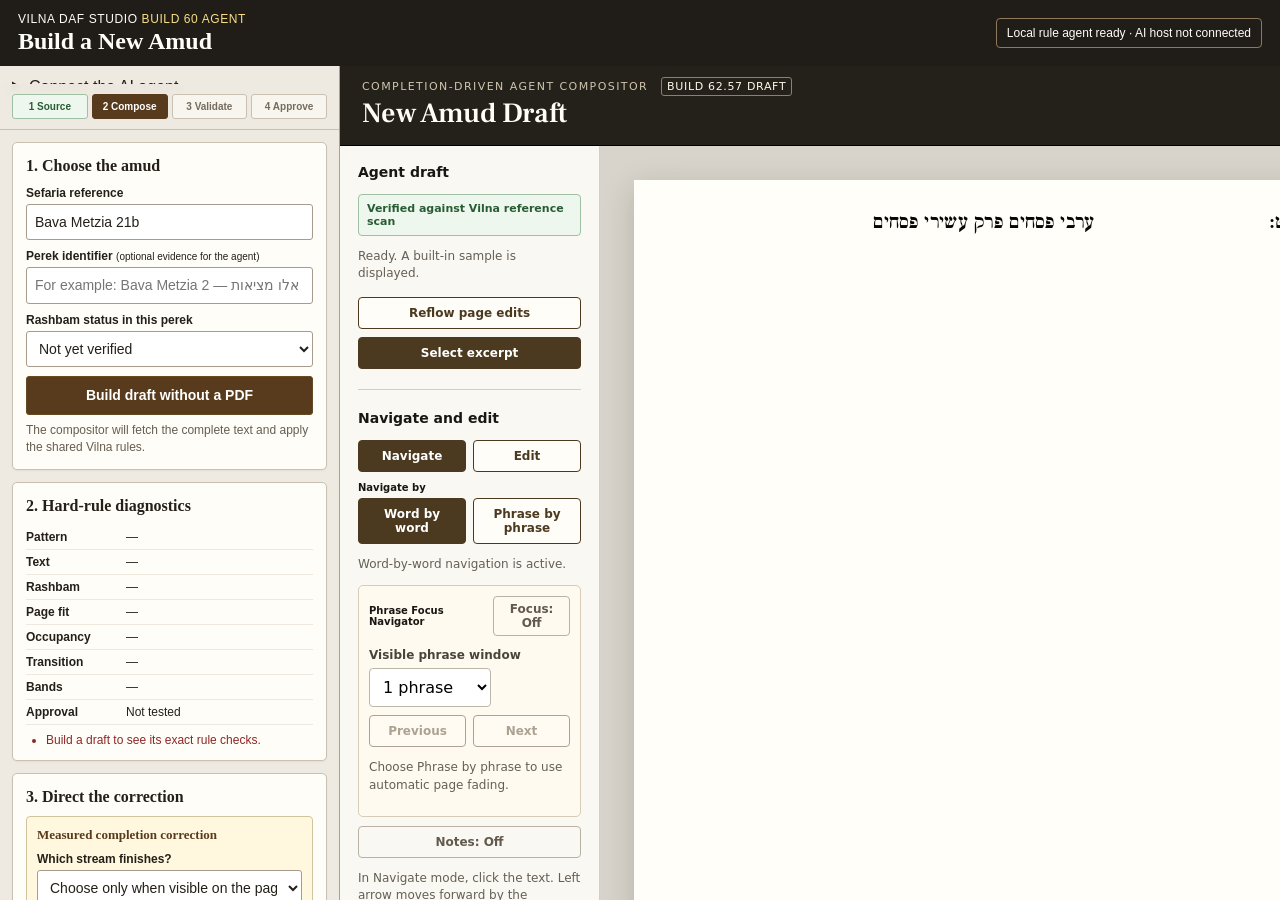
==== agent-builder/index.html @ 20aead53 "Build Bava Metzia 22a from the Vilna scan with complete reference line maps" ====
<!doctype html>
<html lang="en">
<head>
  <meta charset="UTF-8">
  <meta name="viewport" content="width=device-width, initial-scale=1.0">
  <title>Build a New Amud — Vilna Daf Studio Build 60</title>
  <script>
    // Choose the saved amud's viewing layout before the first paint.
    try {
      const id = new URLSearchParams(location.search).get("approved");
      const pages = JSON.parse(localStorage.getItem("vilna-daf-agent-approved-v57") || "[]");
      if (id && Array.isArray(pages) && pages.some(page => page.id === id)) {
        document.documentElement.classList.add("approved-view");
      }
    } catch {}
  </script>
  <link rel="stylesheet" href="styles.css?ui=60.18&build=62.57">
</head>
<body>
  <header class="builder-header">
    <div>
      <p class="eyebrow">Vilna Daf Studio <span>Build 60 Agent</span></p>
      <h1>Build a New Amud</h1>
    </div>
    <p id="agentStatus" class="agent-status">Checking agent…</p>
  </header>

  <main class="builder-layout">
    <aside class="builder-panel">
      <details id="agentConnectionPanel">
        <summary>Connect the AI agent</summary>
        <div id="hostedAgentControls">
        <label for="agentHost">Agent host address</label>
        <input id="agentHost" type="url" placeholder="https://your-agent-host.vercel.app" autocomplete="off">
        <label for="agentPassword">Agent access password</label>
        <input id="agentPassword" type="password" autocomplete="off">
        <button id="connectAgent" class="secondary">Connect AI agent</button>
        </div>
        <div id="localAgentControls" hidden>
          <p>Use the ChatGPT allowance available to your account. This personal builder does not use your paid API key.</p>
          <label for="chatgptAccount">ChatGPT account</label>
          <select id="chatgptAccount"><option value="">Add a ChatGPT account</option></select>
          <button id="chatgptSignIn" type="button" class="secondary">Continue with ChatGPT</button>
          <label for="chatgptModel">AI model</label>
          <select id="chatgptModel" disabled><option value="">Sign in to see available models</option></select>
          <p>Requests count toward your ChatGPT usage limits. To avoid additional charges, keep credit use turned off in <a href="https://chatgpt.com/#settings/Usage" target="_blank" rel="noopener">ChatGPT Settings → Usage</a>.</p>
        </div>
        <button id="disconnectAgent" class="secondary">Disconnect</button>
        <p id="connectionResult" class="status">Enter your hosted agent address and its access password. AI reviews on this hosted connection use paid OpenAI API credits.</p>
      </details>
      <nav class="build-steps" aria-label="Build progress">
        <span data-step="source" class="active">1 Source</span>
        <span data-step="compose">2 Compose</span>
        <span data-step="validate">3 Validate</span>
        <span data-step="approve">4 Approve</span>
      </nav>
      <section>
        <h2>1. Choose the amud</h2>
        <label for="dafRef">Sefaria reference</label>
        <input id="dafRef" value="Bava Metzia 21b" spellcheck="false">
        <label for="perekHint">Perek identifier <small>(optional evidence for the agent)</small></label>
        <input id="perekHint" placeholder="For example: Bava Metzia 2 — אלו מציאות">
        <label for="perekRashbamStatus">Rashbam status in this perek</label>
        <select id="perekRashbamStatus">
          <option value="unknown">Not yet verified</option>
          <option value="first">First Rashbam amud in this perek</option>
          <option value="continued">Rashbam appeared earlier in this perek</option>
        </select>
        <button id="buildDraft" class="primary">Build draft without a PDF</button>
        <p id="buildStatus" class="status">The compositor will fetch the complete text and apply the shared Vilna rules.</p>
      </section>

      <section>
        <h2>2. Hard-rule diagnostics</h2>
        <dl class="diagnostics">
          <div><dt>Pattern</dt><dd id="patternValue">—</dd></div>
          <div><dt>Text</dt><dd id="textValue">—</dd></div>
          <div><dt>Rashbam</dt><dd id="rashbamValue">—</dd></div>
          <div><dt>Page fit</dt><dd id="fitValue">—</dd></div>
          <div><dt>Occupancy</dt><dd id="occupancyValue">—</dd></div>
          <div><dt>Transition</dt><dd id="transitionValue">—</dd></div>
          <div><dt>Bands</dt><dd id="bandsValue">—</dd></div>
          <div><dt>Approval</dt><dd id="approvalValue">Not tested</dd></div>
        </dl>
        <ul id="failureList" class="failure-list"><li>Build a draft to see its exact rule checks.</li></ul>
      </section>

      <section>
        <h2>3. Direct the correction</h2>
        <div class="guided-correction">
          <p class="guided-title">Measured completion correction</p>
          <label for="completedStream">Which stream finishes?</label>
          <select id="completedStream">
            <option value="">Choose only when visible on the page</option>
            <option value="inner">Rashi / Rashbam finishes</option>
            <option value="tosafot">Tosafos finishes</option>
          </select>
          <label for="survivingStream">Which commentary continues?</label>
          <select id="survivingStream">
            <option value="tosafot">Tosafos</option>
            <option value="inner">Rashi / Rashbam</option>
          </select>
          <label for="continuationLines">Narrow continuation lines before full width</label>
          <input id="continuationLines" type="number" min="1" max="12" value="2">
          <button id="applyMeasuredCorrection" class="secondary" disabled>Apply measured takeover</button>
          <p class="status">This changes only the selected transition. It cannot alter source text or bypass hard rules.</p>
        </div>
        <label for="targetRegion">Region needing attention</label>
        <select id="targetRegion">
          <option value="whole-page">Whole page</option>
          <option value="opening">Opening commentary</option>
          <option value="gemara">Gemara</option>
          <option value="inner-commentary">Rashi / Rashbam</option>
          <option value="tosafos">Tosafos</option>
          <option value="transition">Region transition</option>
          <option value="rashbam-heading">Rashbam heading</option>
        </select>
        <label for="feedback">What looks wrong?</label>
        <textarea id="feedback" rows="4" placeholder="For example: Keep four opening commentary lines; surround the Gemara with a gutter on all sides."></textarea>
        <button id="applyExactLines" class="secondary" disabled>Apply exact line instructions</button>
        <button id="askAgent" class="secondary" disabled>Ask agent to diagnose</button>
        <p id="agentResult" class="status">The page's measured diagnostics will be sent with your region-specific correction.</p>
        <button id="applyAgent" class="secondary" disabled>Apply agent's proposed adjustment</button>
        <button id="autoRepair" class="secondary" disabled>Diagnose and repair measured failures</button>
        <button id="undoAgent" class="secondary" disabled>Undo last agent adjustment</button>
        <p class="status">Repairs stop after three attempts and restore prior settings if measured checks worsen. Exact scan boundaries need verified guidance or your line instructions.</p>
        <details><summary>Agent layout rules</summary><p id="agentRules" class="status" style="white-space:pre-line"></p></details>
      </section>

      <section>
        <h2>4. Approve</h2>
        <button id="approveDraft" class="primary" disabled>Approve and add this amud</button>
        <p class="status">Approval stays locked while a hard rule or Rashbam policy is unresolved. The full two-line introduction is used only on the first Rashbam amud of a perek; later pages say רשב״ם.</p>
        <div id="approvedPages" class="approved-pages"></div>
      </section>
    </aside>

    <section class="preview-wrap" aria-label="New amud preview">
      <iframe id="draftFrame" src="../draft-engine/index.html?builder=1&ui=60.18&build=62.57" title="New amud draft" allow="microphone"></iframe>
    </section>
  </main>
  <script src="../approved-store.js?ui=60.18"></script>
  <script src="agent-brain.js?ui=60.18"></script>
  <script src="agent-capabilities.js?ui=60.18"></script>
  <script src="agent-connection.js?ui=60.18"></script>
  <script src="app.js?ui=60.18&build=62.57"></script>
</body>
</html>
---- agent-builder/styles.css ----
:root { color-scheme: light; font-family: Inter, Arial, sans-serif; background: #d8d5ce; color: #241f19; }
* { box-sizing: border-box; }
html, body { width: 100%; height: 100%; margin: 0; }
body { display: grid; grid-template-rows: auto minmax(0, 1fr); overflow: hidden; }
.builder-header { display: flex; align-items: center; justify-content: space-between; gap: 20px; padding: 12px 18px; color: #fffdf7; background: #201d18; }
.eyebrow { margin: 0 0 2px; font-size: 12px; letter-spacing: .05em; text-transform: uppercase; }
.eyebrow span { color: #f8de85; }
h1 { margin: 0; font: 700 24px/1.1 Georgia, serif; }
.agent-status { margin: 0; padding: 7px 10px; border: 1px solid #8e795a; border-radius: 4px; font-size: 12px; }
.agent-status.ready { color: #bde6be; border-color: #5f9b62; }
.builder-layout { display: grid; grid-template-columns: 340px minmax(0, 1fr); min-height: 0; }
.builder-panel { overflow-y: auto; padding: 12px; background: #eeeae1; border-right: 1px solid #aaa093; }
.build-steps { position: sticky; top: -12px; z-index: 3; display: grid; grid-template-columns: repeat(4, 1fr); gap: 4px; margin: -12px -12px 12px; padding: 10px 12px; background: rgba(238,234,225,.96); border-bottom: 1px solid #c9c0b3; backdrop-filter: blur(6px); }
.build-steps span { padding: 6px 3px; border: 1px solid #c9c0b3; border-radius: 3px; color: #756b5e; background: #f8f5ee; font-size: 10px; font-weight: 800; text-align: center; }
.build-steps span.active { color: #fff; background: #583b1d; border-color: #583b1d; }
.build-steps span.complete { color: #285c34; background: #edf7ee; border-color: #9fc0a5; }
.builder-panel section { margin-bottom: 12px; padding: 13px; background: #fffdf7; border: 1px solid #c9c0b3; border-radius: 5px; box-shadow: 0 1px 2px rgba(0,0,0,.05); }
h2 { margin: 0 0 10px; font: 700 16px/1.2 Georgia, serif; }
label { display: block; margin: 9px 0 4px; font-size: 12px; font-weight: 700; }
label small { font-weight: 400; }
input, select, textarea, button { width: 100%; font: 14px/1.35 Arial, sans-serif; }
input, select, textarea { padding: 8px; color: #241f19; background: #fff; border: 1px solid #a69b8e; border-radius: 3px; }
textarea { resize: vertical; }
button { margin-top: 9px; padding: 9px 10px; border: 1px solid #664824; border-radius: 3px; cursor: pointer; font-weight: 700; }
button.primary { color: white; background: #583b1d; }
button.secondary { color: #342619; background: #eadfcf; }
button:disabled { cursor: not-allowed; opacity: .48; }
.status { margin: 7px 0 0; color: #665d52; font-size: 12px; line-height: 1.4; }
.status.error { color: #9b2525; }
.diagnostics { margin: 0; }
.diagnostics div { display: grid; grid-template-columns: 92px 1fr; gap: 8px; padding: 5px 0; border-bottom: 1px solid #eee8df; font-size: 12px; }
.diagnostics dt { font-weight: 700; }
.diagnostics dd { margin: 0; overflow-wrap: anywhere; }
.failure-list { margin: 8px 0 0; padding-left: 20px; color: #8d2727; font-size: 12px; }
.failure-list.pass { color: #26702b; }
.guided-correction { margin-bottom: 12px; padding: 10px; border: 1px solid #d2c39f; border-radius: 4px; background: #fff8df; }
.guided-title { margin: 0 0 7px; color: #583b1d; font: 700 13px/1.2 Georgia, serif; }
.approved-pages a { display: block; margin-top: 7px; color: #5a3718; font-size: 12px; font-weight: 700; }
.preview-wrap, #draftFrame { width: 100%; height: 100%; min-height: 0; }
#draftFrame { display: block; border: 0; background: #d8d5ce; }
/* Authoring controls stay beside a draft, never above its daf. */
.preview-wrap { min-width: 0; }
/* Approved pages use the teaching view without the agent shell. */
.approved-view body { grid-template-rows: minmax(0, 1fr); }
.approved-view .builder-header, .approved-view .builder-panel { display: none; }
.approved-view .builder-layout { grid-template-columns: minmax(0, 1fr); }
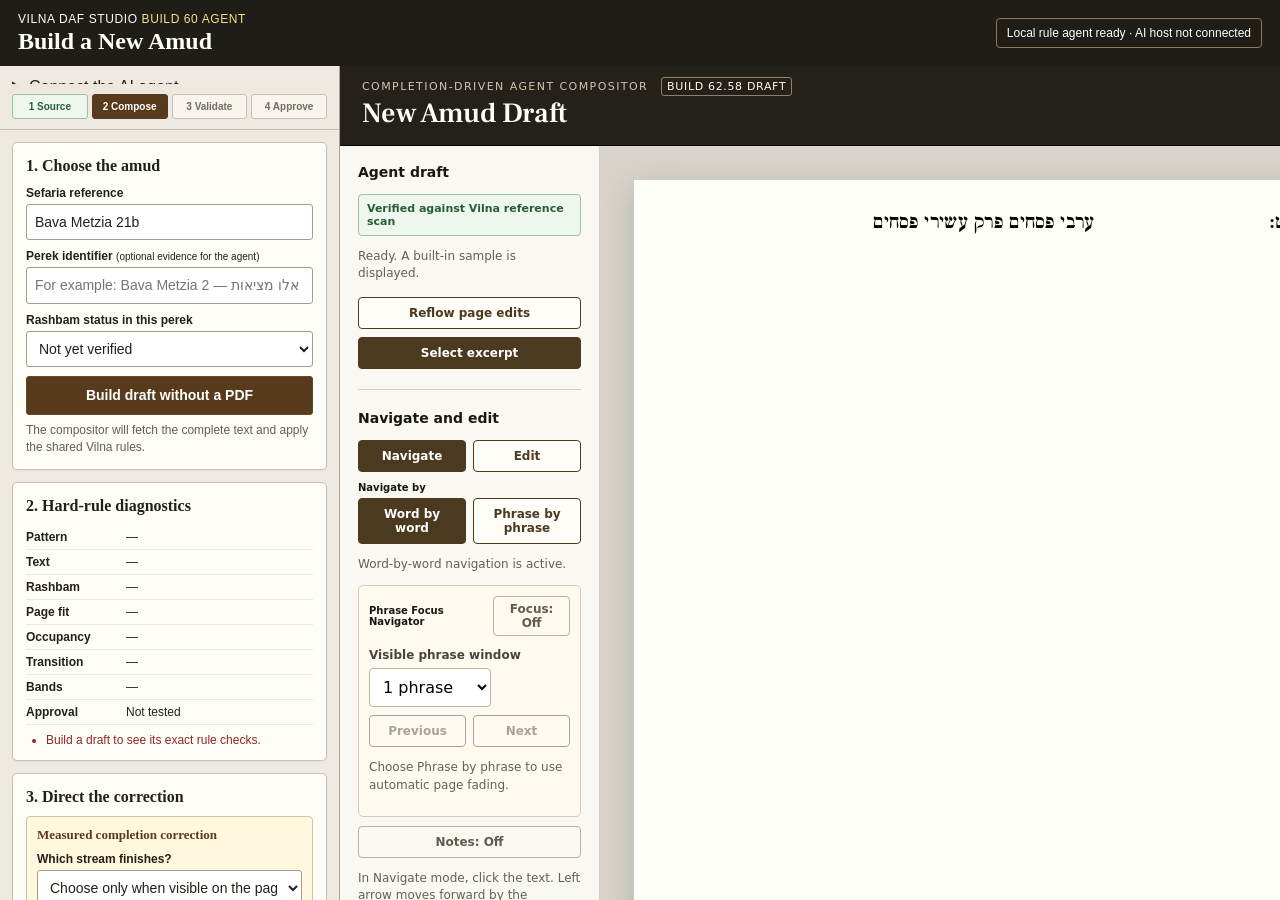
==== commit 822db607: "Add real-daf vision reader with validated line maps and free BM22a reuse" ====
--- a/agent-builder/index.html
+++ b/agent-builder/index.html
@@ -14,7 +14,7 @@
       }
     } catch {}
   </script>
-  <link rel="stylesheet" href="styles.css?ui=60.18&build=62.57">
+  <link rel="stylesheet" href="styles.css?ui=60.19&build=62.58">
 </head>
 <body>
   <header class="builder-header">
@@ -119,6 +119,8 @@
         <textarea id="feedback" rows="4" placeholder="For example: Keep four opening commentary lines; surround the Gemara with a gutter on all sides."></textarea>
         <button id="applyExactLines" class="secondary" disabled>Apply exact line instructions</button>
         <button id="askAgent" class="secondary" disabled>Ask agent to diagnose</button>
+        <button id="readScan" class="secondary" disabled>Build from the real daf scan</button>
+        <p id="scanResult" class="status">Saved 22a guidance is free. Reading a new scan uses your connected AI account; hosted API requests use API credits.</p>
         <p id="agentResult" class="status">The page's measured diagnostics will be sent with your region-specific correction.</p>
         <button id="applyAgent" class="secondary" disabled>Apply agent's proposed adjustment</button>
         <button id="autoRepair" class="secondary" disabled>Diagnose and repair measured failures</button>
@@ -136,14 +138,15 @@
     </aside>
 
     <section class="preview-wrap" aria-label="New amud preview">
-      <iframe id="draftFrame" src="../draft-engine/index.html?builder=1&ui=60.18&build=62.57" title="New amud draft" allow="microphone"></iframe>
+      <iframe id="draftFrame" src="../draft-engine/index.html?builder=1&ui=60.19&build=62.58" title="New amud draft" allow="microphone"></iframe>
     </section>
   </main>
-  <script src="../approved-store.js?ui=60.18"></script>
-  <script src="agent-brain.js?ui=60.18"></script>
-  <script src="agent-capabilities.js?ui=60.18"></script>
-  <script src="agent-connection.js?ui=60.18"></script>
-  <script src="app.js?ui=60.18&build=62.57"></script>
+  <script src="../approved-store.js?ui=60.19"></script>
+  <script src="agent-brain.js?ui=60.19"></script>
+  <script src="agent-capabilities.js?ui=60.19"></script>
+  <script src="scan-contract.js?ui=60.19"></script>
+  <script src="agent-connection.js?ui=60.19"></script>
+  <script src="app.js?ui=60.19&build=62.58"></script>
 </body>
 </html>
 
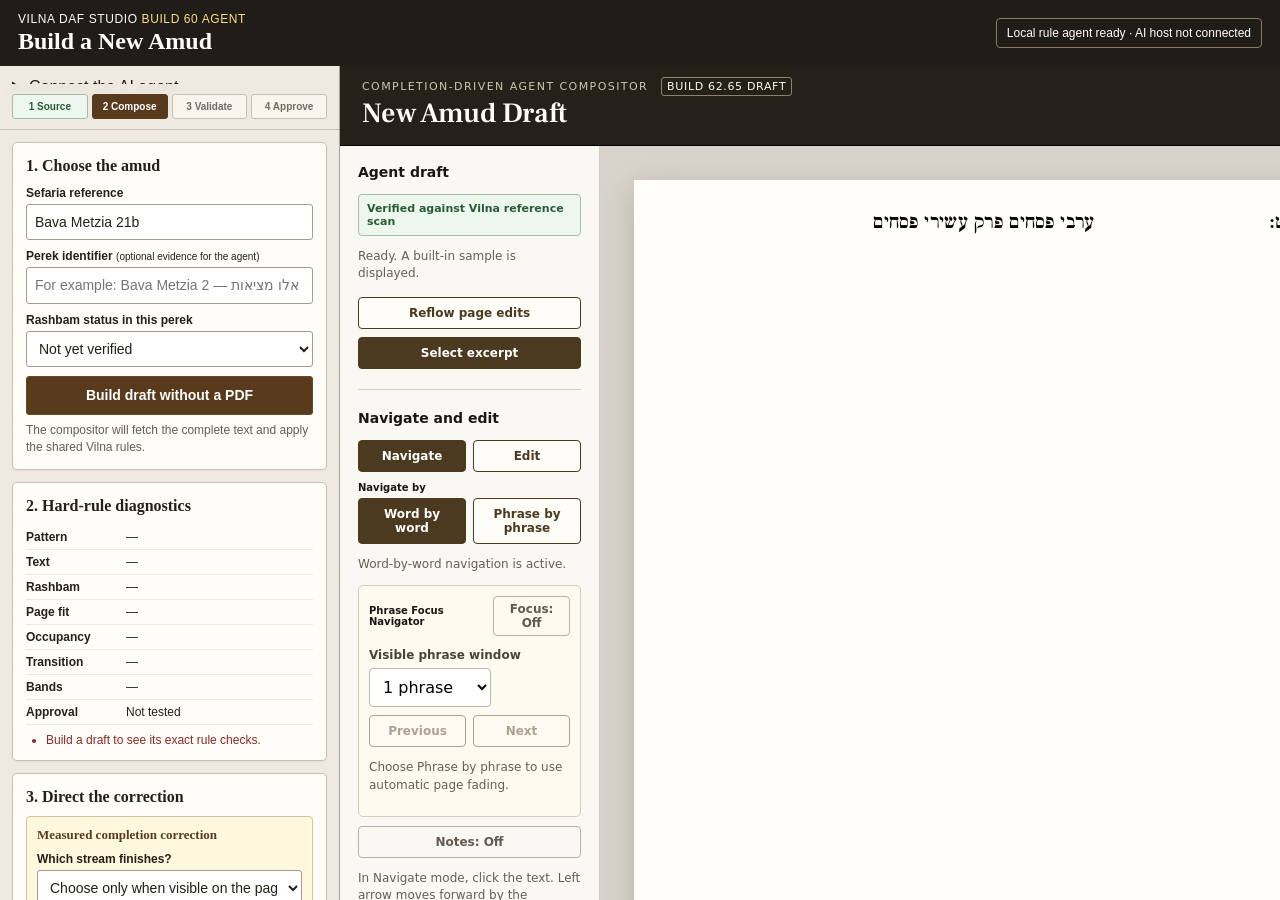
==== commit d4bbf04c: "Connect Pesachim 100b saved scan instructions to the builder Render all four streams from measured p" ====
--- a/agent-builder/index.html
+++ b/agent-builder/index.html
@@ -14,7 +14,7 @@
       }
     } catch {}
   </script>
-  <link rel="stylesheet" href="styles.css?ui=60.19&build=62.58">
+  <link rel="stylesheet" href="styles.css?ui=60.19&build=62.65">
 </head>
 <body>
   <header class="builder-header">
@@ -138,7 +138,7 @@
     </aside>
 
     <section class="preview-wrap" aria-label="New amud preview">
-      <iframe id="draftFrame" src="../draft-engine/index.html?builder=1&ui=60.19&build=62.58" title="New amud draft" allow="microphone"></iframe>
+      <iframe id="draftFrame" src="../draft-engine/index.html?builder=1&ui=60.19&build=62.65" title="New amud draft" allow="microphone"></iframe>
     </section>
   </main>
   <script src="../approved-store.js?ui=60.19"></script>
@@ -146,7 +146,7 @@
   <script src="agent-capabilities.js?ui=60.19"></script>
   <script src="scan-contract.js?ui=60.19"></script>
   <script src="agent-connection.js?ui=60.19"></script>
-  <script src="app.js?ui=60.19&build=62.58"></script>
+  <script src="app.js?ui=60.19&build=62.65"></script>
 </body>
 </html>
 
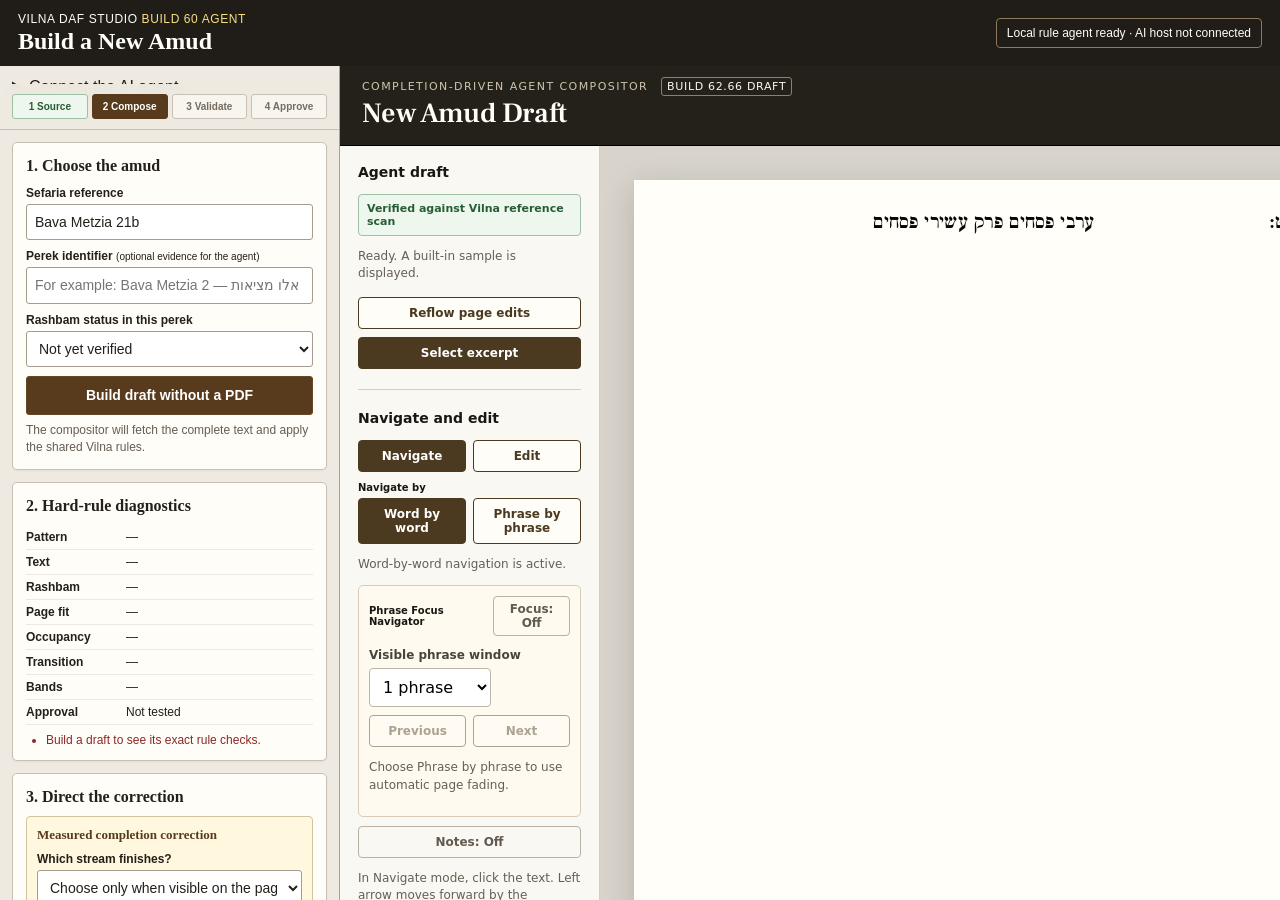
==== commit 76ac88fb: "Fix prepared-page spacing and restore source nekudos Clear generic padding inside measured physical " ====
--- a/agent-builder/index.html
+++ b/agent-builder/index.html
@@ -14,7 +14,7 @@
       }
     } catch {}
   </script>
-  <link rel="stylesheet" href="styles.css?ui=60.19&build=62.65">
+  <link rel="stylesheet" href="styles.css?ui=60.19&build=62.66">
 </head>
 <body>
   <header class="builder-header">
@@ -138,7 +138,7 @@
     </aside>
 
     <section class="preview-wrap" aria-label="New amud preview">
-      <iframe id="draftFrame" src="../draft-engine/index.html?builder=1&ui=60.19&build=62.65" title="New amud draft" allow="microphone"></iframe>
+      <iframe id="draftFrame" src="../draft-engine/index.html?builder=1&ui=60.19&build=62.66" title="New amud draft" allow="microphone"></iframe>
     </section>
   </main>
   <script src="../approved-store.js?ui=60.19"></script>
@@ -146,7 +146,7 @@
   <script src="agent-capabilities.js?ui=60.19"></script>
   <script src="scan-contract.js?ui=60.19"></script>
   <script src="agent-connection.js?ui=60.19"></script>
-  <script src="app.js?ui=60.19&build=62.65"></script>
+  <script src="app.js?ui=60.19&build=62.66"></script>
 </body>
 </html>
 
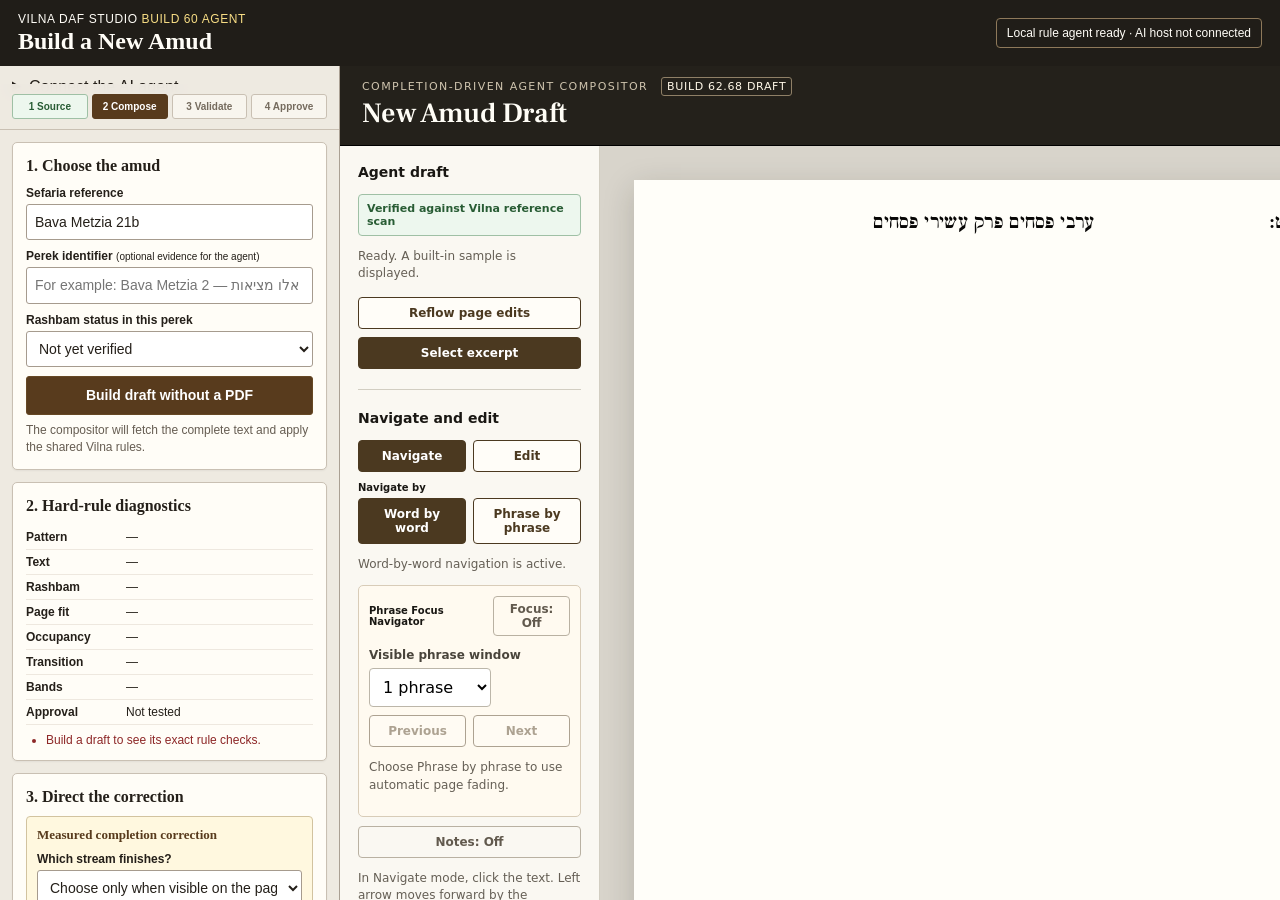
==== commit 31b852e9: "Add editable word exports and local dibbur formatting Export selected excerpts as native PowerPoint " ====
--- a/agent-builder/index.html
+++ b/agent-builder/index.html
@@ -14,7 +14,7 @@
       }
     } catch {}
   </script>
-  <link rel="stylesheet" href="styles.css?ui=60.19&build=62.66">
+  <link rel="stylesheet" href="styles.css?ui=60.19&build=62.68">
 </head>
 <body>
   <header class="builder-header">
@@ -138,7 +138,7 @@
     </aside>
 
     <section class="preview-wrap" aria-label="New amud preview">
-      <iframe id="draftFrame" src="../draft-engine/index.html?builder=1&ui=60.19&build=62.66" title="New amud draft" allow="microphone"></iframe>
+      <iframe id="draftFrame" src="../draft-engine/index.html?builder=1&ui=60.19&build=62.68" title="New amud draft" allow="microphone"></iframe>
     </section>
   </main>
   <script src="../approved-store.js?ui=60.19"></script>
@@ -146,7 +146,7 @@
   <script src="agent-capabilities.js?ui=60.19"></script>
   <script src="scan-contract.js?ui=60.19"></script>
   <script src="agent-connection.js?ui=60.19"></script>
-  <script src="app.js?ui=60.19&build=62.66"></script>
+  <script src="app.js?ui=60.19&build=62.68"></script>
 </body>
 </html>
 
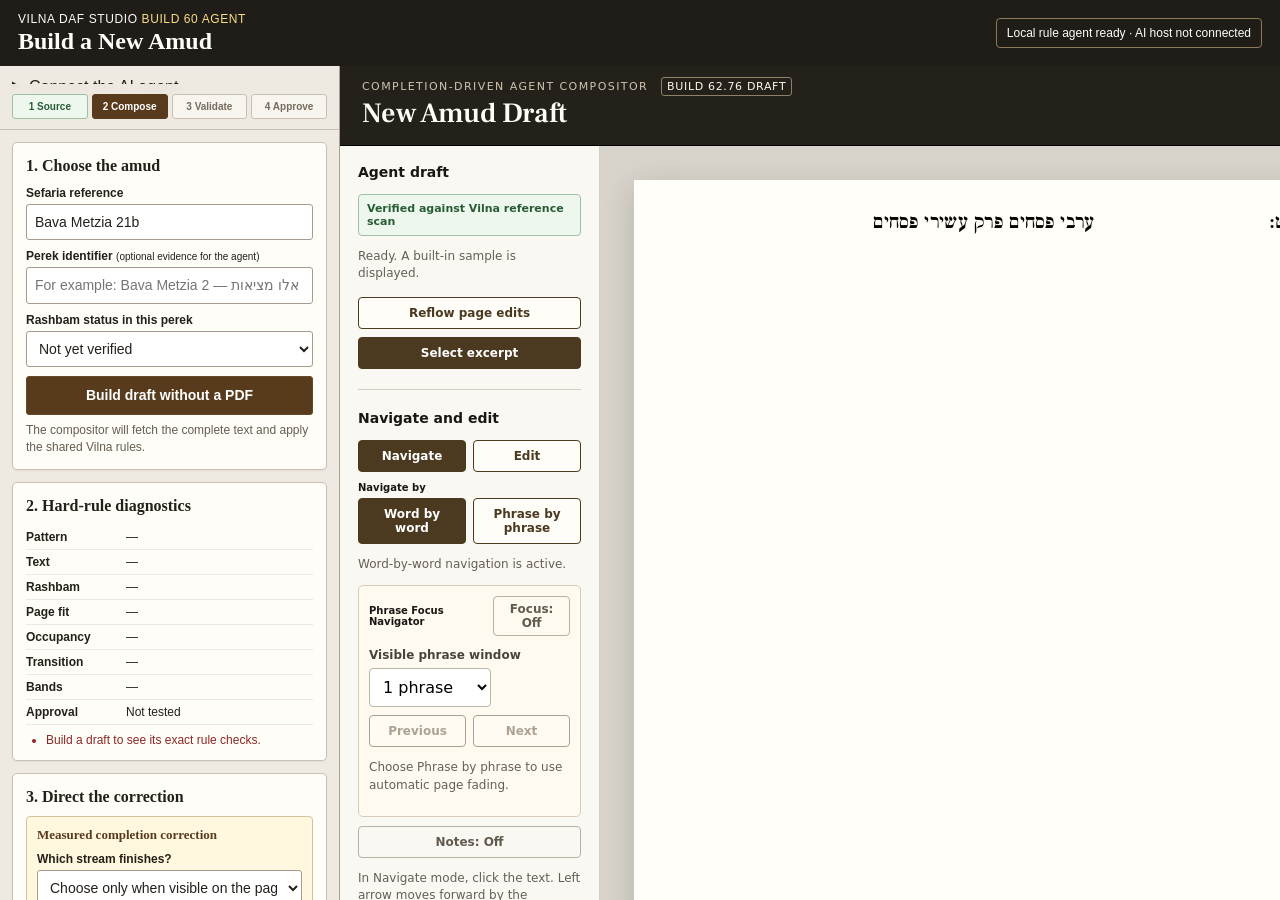
==== commit c736b51a: "Connect all 24 prepared amudim to free local builds Enable the completed preparation records through" ====
--- a/agent-builder/index.html
+++ b/agent-builder/index.html
@@ -14,7 +14,7 @@
       }
     } catch {}
   </script>
-  <link rel="stylesheet" href="styles.css?ui=60.19&build=62.68">
+  <link rel="stylesheet" href="styles.css?ui=60.19&build=62.75">
 </head>
 <body>
   <header class="builder-header">
@@ -120,7 +120,7 @@
         <button id="applyExactLines" class="secondary" disabled>Apply exact line instructions</button>
         <button id="askAgent" class="secondary" disabled>Ask agent to diagnose</button>
         <button id="readScan" class="secondary" disabled>Build from the real daf scan</button>
-        <p id="scanResult" class="status">Saved 22a guidance is free. Reading a new scan uses your connected AI account; hosted API requests use API credits.</p>
+        <p id="scanResult" class="status">Prepared pages build from saved scan instructions for free. Reading an unprepared scan with connected AI is optional and may use API credits.</p>
         <p id="agentResult" class="status">The page's measured diagnostics will be sent with your region-specific correction.</p>
         <button id="applyAgent" class="secondary" disabled>Apply agent's proposed adjustment</button>
         <button id="autoRepair" class="secondary" disabled>Diagnose and repair measured failures</button>
@@ -138,7 +138,7 @@
     </aside>
 
     <section class="preview-wrap" aria-label="New amud preview">
-      <iframe id="draftFrame" src="../draft-engine/index.html?builder=1&ui=60.19&build=62.68" title="New amud draft" allow="microphone"></iframe>
+      <iframe id="draftFrame" src="../draft-engine/index.html?builder=1&ui=60.19&build=62.76" title="New amud draft" allow="microphone"></iframe>
     </section>
   </main>
   <script src="../approved-store.js?ui=60.19"></script>
@@ -146,7 +146,7 @@
   <script src="agent-capabilities.js?ui=60.19"></script>
   <script src="scan-contract.js?ui=60.19"></script>
   <script src="agent-connection.js?ui=60.19"></script>
-  <script src="app.js?ui=60.19&build=62.68"></script>
+  <script src="app.js?ui=60.19&build=62.76"></script>
 </body>
 </html>
 
--- a/agent-builder/styles.css
+++ b/agent-builder/styles.css
@@ -44,3 +44,7 @@
 .approved-view body { grid-template-rows: minmax(0, 1fr); }
 .approved-view .builder-header, .approved-view .builder-panel { display: none; }
 .approved-view .builder-layout { grid-template-columns: minmax(0, 1fr); }
+
+.approved-load-error { align-self: start; margin: 24px; padding: 20px; color: #5c301d; background: #fff4db; border: 1px solid #b18b55; border-radius: 6px; font: 16px/1.6 Arial,sans-serif; }
+
+[hidden] { display: none !important; }
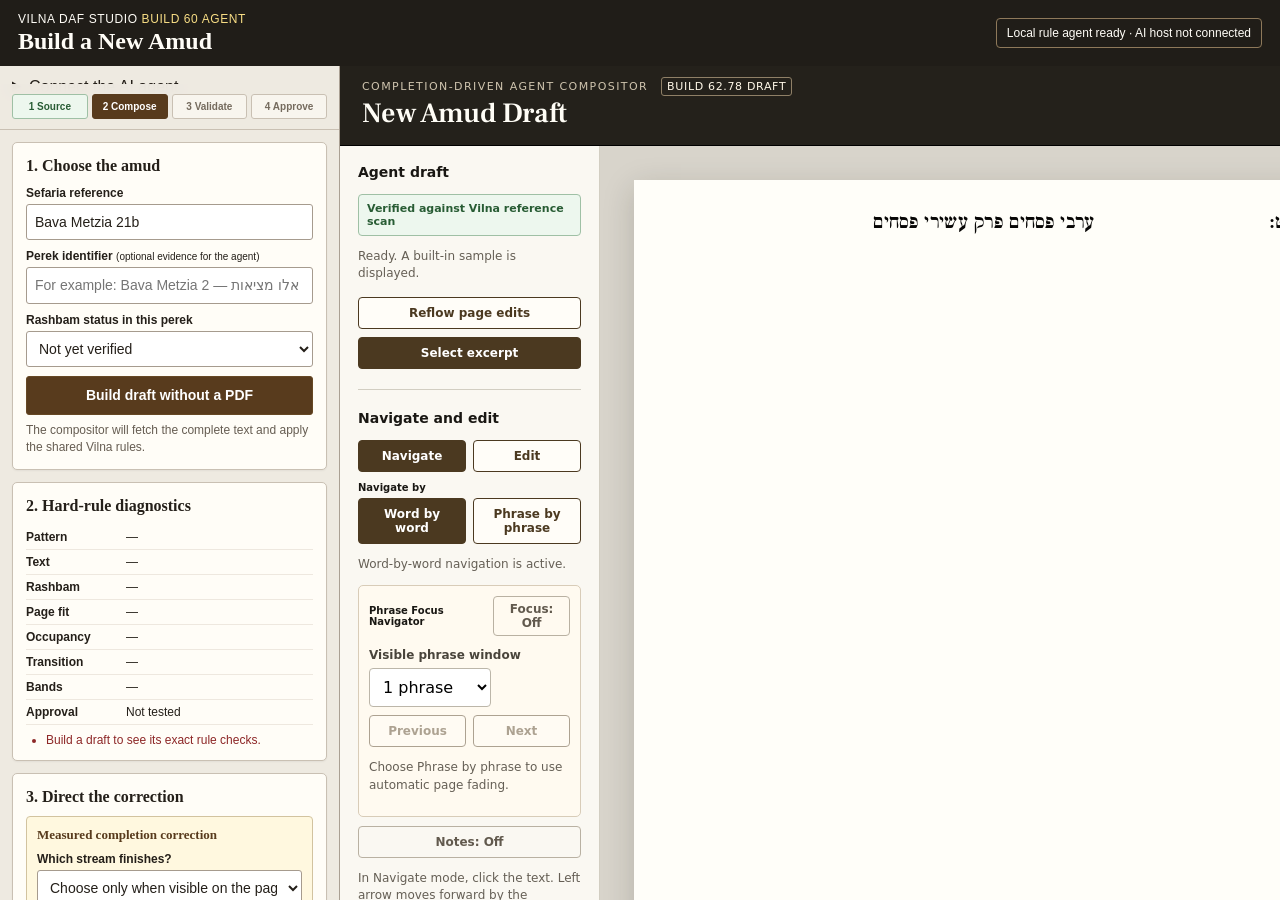
==== commit 9a963b74: "Prepare and connect Bava Metzia 21b to the saved scan renderer Recheck and source-link all 54 Gemara" ====
--- a/agent-builder/index.html
+++ b/agent-builder/index.html
@@ -138,7 +138,7 @@
     </aside>
 
     <section class="preview-wrap" aria-label="New amud preview">
-      <iframe id="draftFrame" src="../draft-engine/index.html?builder=1&ui=60.19&build=62.76" title="New amud draft" allow="microphone"></iframe>
+      <iframe id="draftFrame" src="../draft-engine/index.html?builder=1&ui=60.19&build=62.78" title="New amud draft" allow="microphone"></iframe>
     </section>
   </main>
   <script src="../approved-store.js?ui=60.19"></script>
